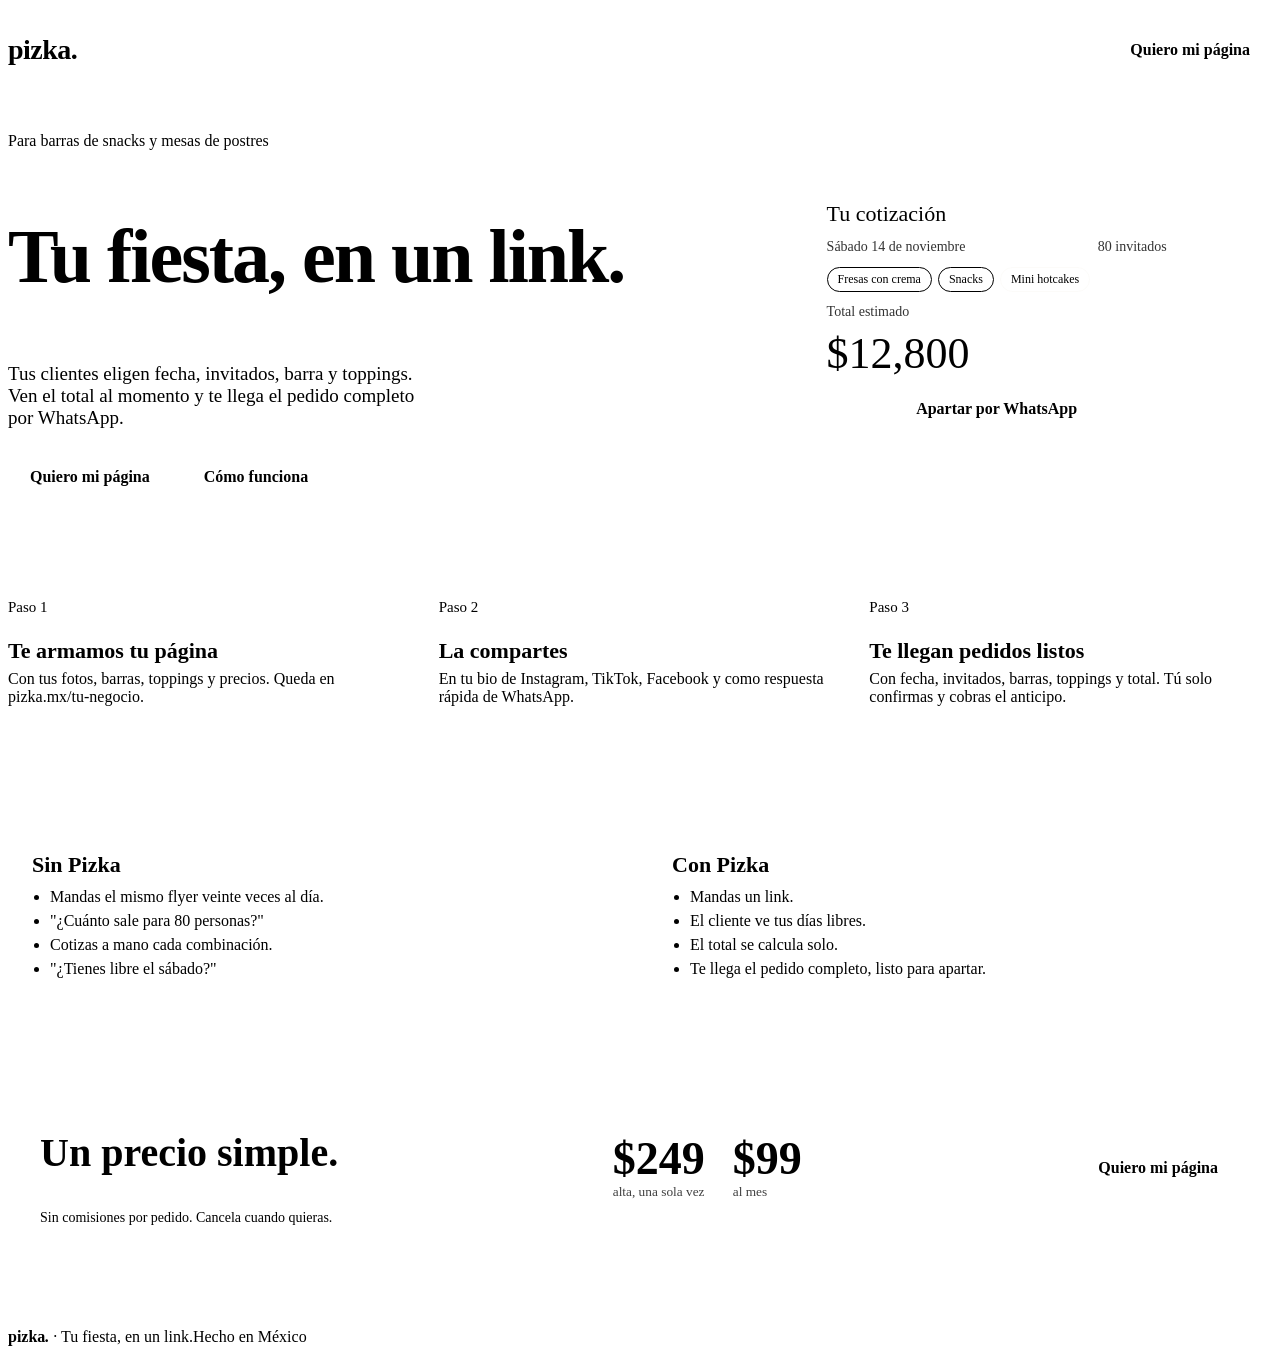
==== public/index.html @ b0eaead0 "Primera versión de Pizka: página de ventas y página de La Botanita - Página de ventas en / con preci" ====
<!doctype html>
<html lang="es">
<head>
<meta charset="utf-8">
<meta name="viewport" content="width=device-width, initial-scale=1, viewport-fit=cover">
<title>Pizka · Tu fiesta, en un link</title>
<meta name="description" content="La página de cotización para barras de snacks: tus clientes eligen fecha, invitados y toppings, y te llega el pedido por WhatsApp.">
<meta name="theme-color" content="#FAF6EF">
<link rel="preconnect" href="https://fonts.googleapis.com">
<link rel="preconnect" href="https://fonts.gstatic.com" crossorigin>
<link rel="stylesheet" href="https://fonts.googleapis.com/css2?family=Fraunces:opsz,wght@9..144,600&family=DM+Sans:opsz,wght@9..40,400;9..40,600&display=swap">
<link rel="stylesheet" href="/assets/pizka.css">
<style>
  .top{display:flex;align-items:center;justify-content:space-between;padding-block:20px}
  .logo{font-family:var(--display);font-weight:600;font-size:28px;letter-spacing:-.5px;color:var(--carbon);text-decoration:none}
  .logo i{font-style:normal;color:var(--menta)}
  .btn{display:inline-block;background:var(--menta);color:var(--menta-tinta);text-decoration:none;font-weight:600;padding:13px 22px;border-radius:var(--r-pill)}
  .btn.sec{background:transparent;color:var(--carbon);border:1.5px solid var(--linea)}
  .portada{display:grid;grid-template-columns:minmax(0,1.1fr) minmax(0,.9fr);gap:40px;align-items:center;padding-block:40px 56px}
  .portada h1{font-size:clamp(42px,7vw,76px);letter-spacing:-2px}
  .portada p{font-size:19px;color:var(--carbon-suave);max-width:44ch;margin:18px 0 26px}
  .acciones{display:flex;gap:10px;flex-wrap:wrap}
  .tel{background:var(--panel);color:var(--panel-texto);border-radius:28px;padding:22px;max-width:340px;justify-self:center;width:100%;display:flex;flex-direction:column;gap:12px}
  .tel .t1{font-family:var(--display);font-size:22px}
  .tel .fila2{display:flex;justify-content:space-between;font-size:14px;opacity:.8}
  .tel .gran{font-family:var(--display);font-size:44px;color:var(--durazno);line-height:1}
  .tel .pills{display:flex;flex-wrap:wrap;gap:6px}
  .tel .pills span{border:1px solid rgba(243,238,230,.25);border-radius:999px;padding:4px 10px;font-size:12px}
  .tel .pills span.on{background:var(--menta);color:var(--menta-tinta);border-color:var(--menta)}
  .tel .ws{background:var(--menta);color:var(--menta-tinta);text-align:center;padding:12px;border-radius:999px;font-weight:600}
  .franja{background:var(--superficie);border-block:1.5px solid var(--linea)}
  .tres{display:grid;grid-template-columns:repeat(auto-fit,minmax(240px,1fr));gap:28px;padding-block:44px}
  .tres h3{font-size:22px;margin-bottom:6px}
  .tres p{margin:0;color:var(--carbon-suave)}
  .tres .k{font-family:var(--display);font-size:15px;color:var(--menta-profunda);margin-bottom:10px;display:block}
  .antes{display:grid;grid-template-columns:repeat(auto-fit,minmax(260px,1fr));gap:16px;padding-block:56px}
  .antes div{border-radius:var(--r-md);padding:24px}
  .antes .a{background:var(--superficie);border:1.5px solid var(--linea)}
  .antes .d{background:var(--menta-clara)}
  .antes h3{font-size:22px;margin-bottom:10px}
  .antes ul{margin:0;padding-left:18px;color:var(--carbon-suave)}
  .antes li{margin:6px 0}
  .precio{background:var(--panel);color:var(--panel-texto);border-radius:var(--r-md);padding:32px;display:flex;flex-wrap:wrap;gap:24px;align-items:center;justify-content:space-between;margin-bottom:56px}
  .precio h2{font-size:clamp(28px,4vw,40px)}
  .precio .cifras{display:flex;gap:28px;flex-wrap:wrap}
  .precio .cifras b{display:block;font-family:var(--display);font-size:46px;color:var(--durazno);line-height:1}
  .precio .cifras small{opacity:.75}
  @media (max-width:900px){.portada{grid-template-columns:1fr}}
</style>
</head>
<body>
<div class="wrap">
  <nav class="top">
    <a class="logo" href="/">pizka<i>.</i></a>
    <!-- CAMBIA el número por el tuyo (52 + 10 dígitos) -->
    <a class="btn sec" href="https://wa.me/52XXXXXXXXXX?text=Hola%2C%20quiero%20mi%20p%C3%A1gina%20de%20Pizka" target="_blank" rel="noopener">Quiero mi página</a>
  </nav>

  <section class="portada">
    <div>
      <span class="etq">Para barras de snacks y mesas de postres</span>
      <h1>Tu fiesta, en un link.</h1>
      <p>Tus clientes eligen fecha, invitados, barra y toppings. Ven el total al momento y te llega el pedido completo por WhatsApp.</p>
      <div class="acciones">
        <a class="btn" href="https://wa.me/52XXXXXXXXXX?text=Hola%2C%20quiero%20mi%20p%C3%A1gina%20de%20Pizka" target="_blank" rel="noopener">Quiero mi página</a>
        <a class="btn sec" href="#como">Cómo funciona</a>
      </div>
    </div>
    <div class="tel" aria-hidden="true">
      <span class="t1">Tu cotización</span>
      <div class="fila2"><span>Sábado 14 de noviembre</span><span>80 invitados</span></div>
      <div class="pills"><span class="on">Fresas con crema</span><span class="on">Snacks</span><span>Mini hotcakes</span></div>
      <div class="fila2"><span>Total estimado</span></div>
      <span class="gran">$12,800</span>
      <span class="ws">Apartar por WhatsApp</span>
    </div>
  </section>
</div>

<div class="franja" id="como">
  <div class="wrap tres">
    <div><span class="k">Paso 1</span><h3>Te armamos tu página</h3><p>Con tus fotos, barras, toppings y precios. Queda en pizka.mx/tu-negocio.</p></div>
    <div><span class="k">Paso 2</span><h3>La compartes</h3><p>En tu bio de Instagram, TikTok, Facebook y como respuesta rápida de WhatsApp.</p></div>
    <div><span class="k">Paso 3</span><h3>Te llegan pedidos listos</h3><p>Con fecha, invitados, barras, toppings y total. Tú solo confirmas y cobras el anticipo.</p></div>
  </div>
</div>

<div class="wrap">
  <section class="antes">
    <div class="a"><h3>Sin Pizka</h3><ul><li>Mandas el mismo flyer veinte veces al día.</li><li>"¿Cuánto sale para 80 personas?"</li><li>Cotizas a mano cada combinación.</li><li>"¿Tienes libre el sábado?"</li></ul></div>
    <div class="d"><h3>Con Pizka</h3><ul><li>Mandas un link.</li><li>El cliente ve tus días libres.</li><li>El total se calcula solo.</li><li>Te llega el pedido completo, listo para apartar.</li></ul></div>
  </section>

  <section class="precio">
    <div><h2>Un precio simple.</h2><p class="chico" style="font-size:14px">Sin comisiones por pedido. Cancela cuando quieras.</p></div>
    <div class="cifras"><div><b>$249</b><small>alta, una sola vez</small></div><div><b>$99</b><small>al mes</small></div></div>
    <a class="btn" href="https://wa.me/52XXXXXXXXXX?text=Hola%2C%20quiero%20mi%20p%C3%A1gina%20de%20Pizka" target="_blank" rel="noopener">Quiero mi página</a>
  </section>

  <footer class="pie"><span><b>pizka<i>.</i></b> · Tu fiesta, en un link.</span><span>Hecho en México</span></footer>
</div>
</body>
</html>
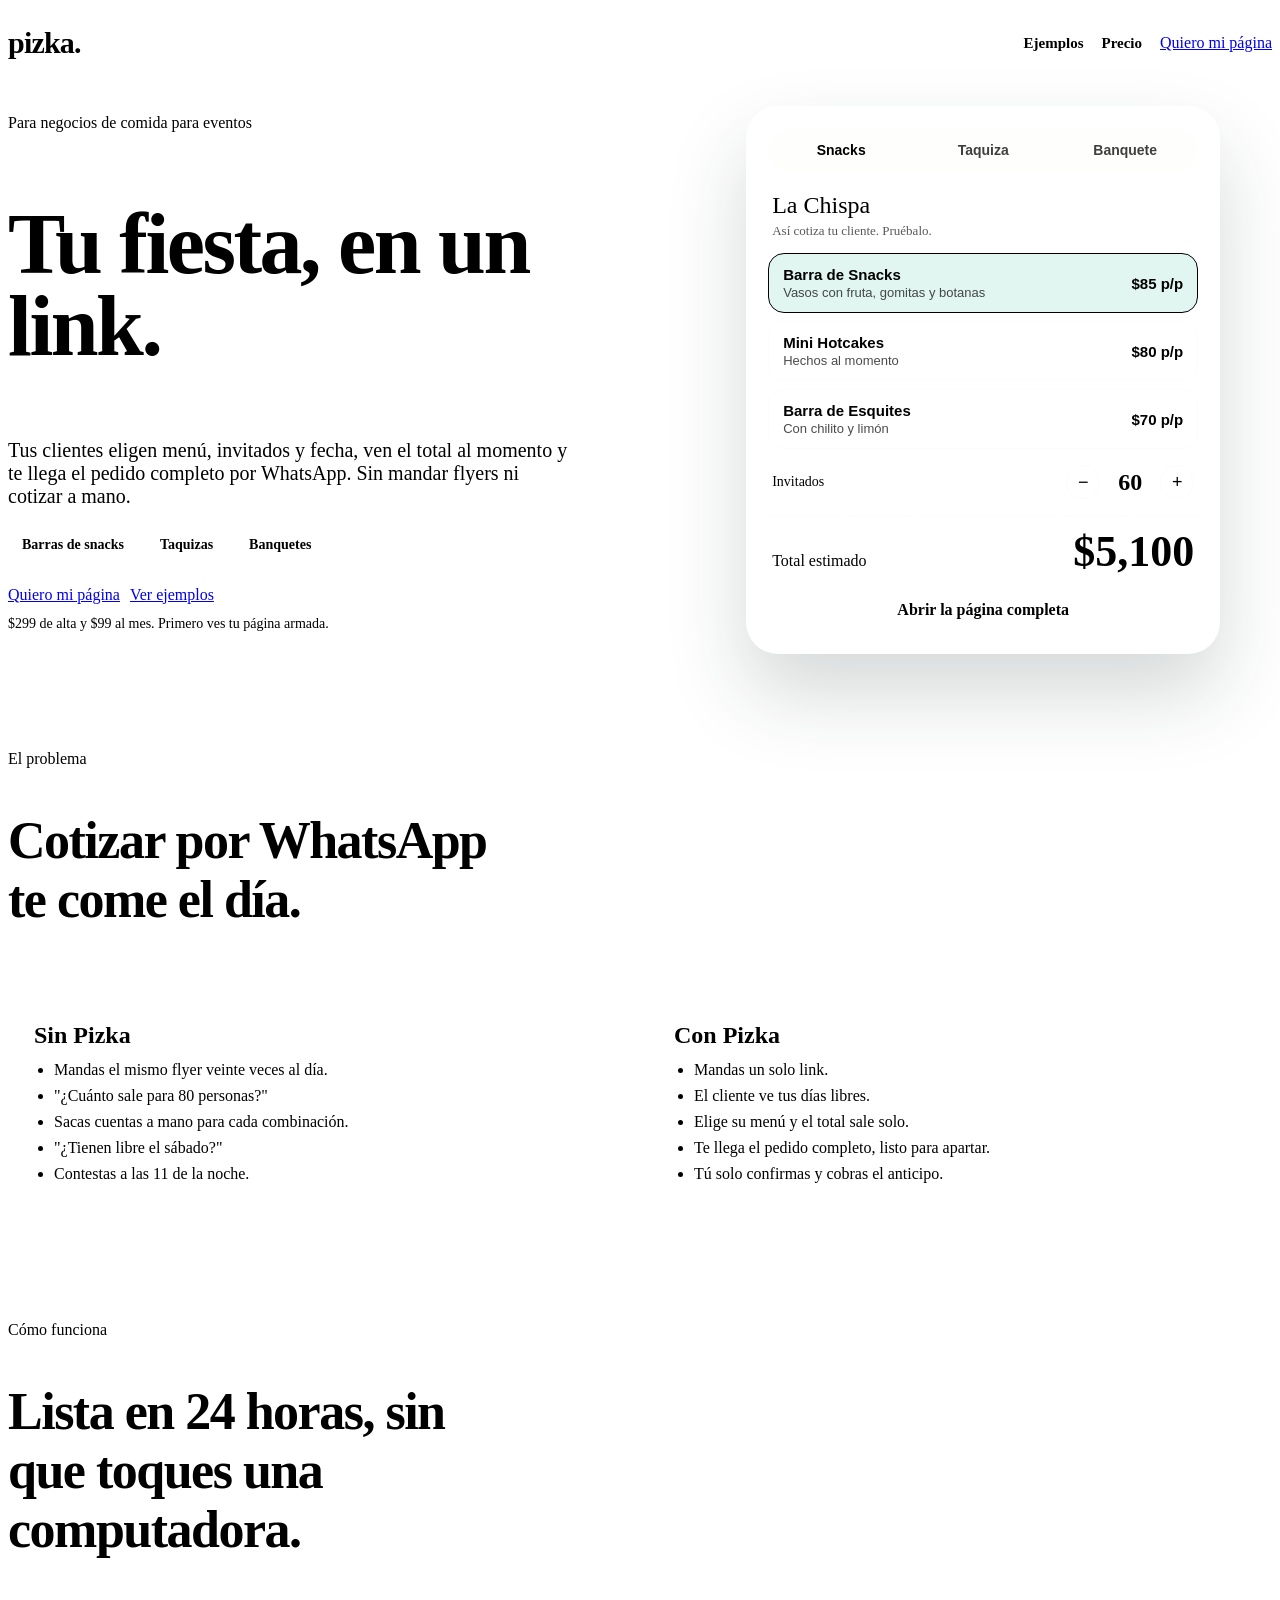
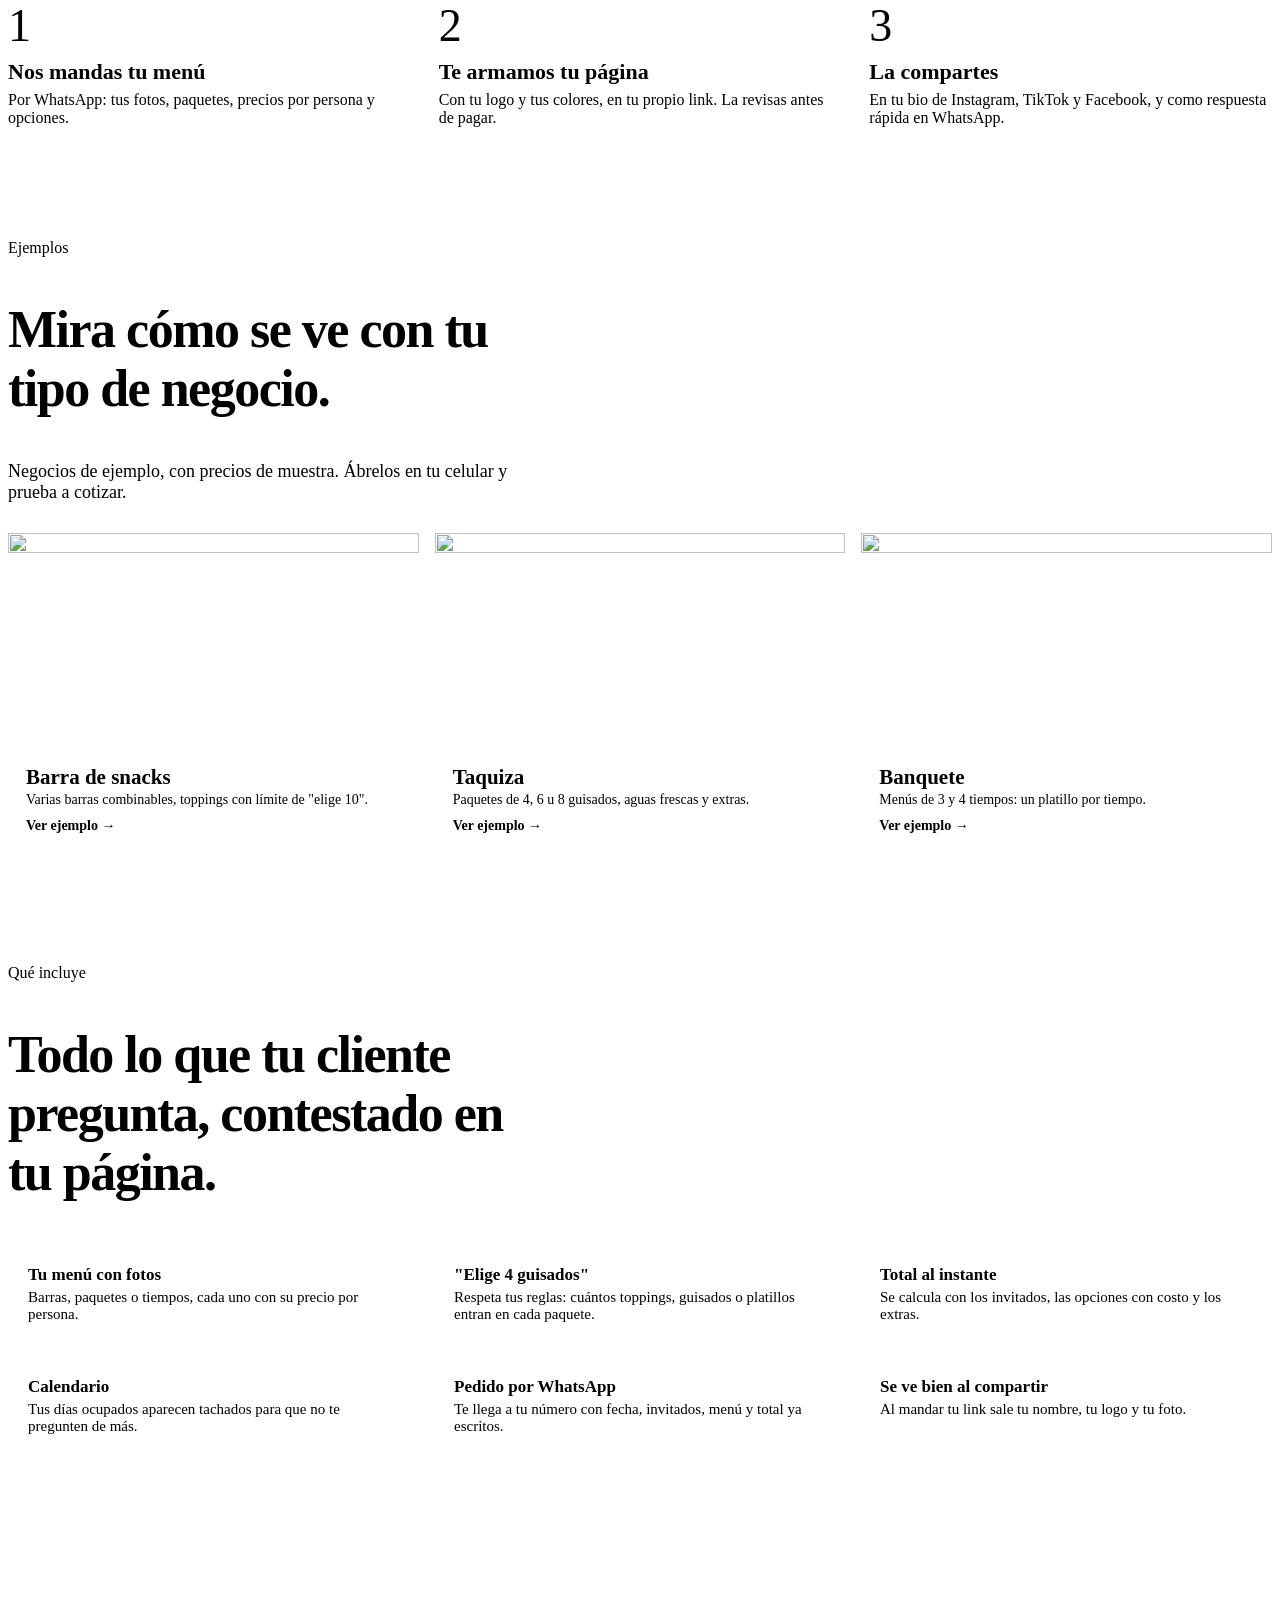
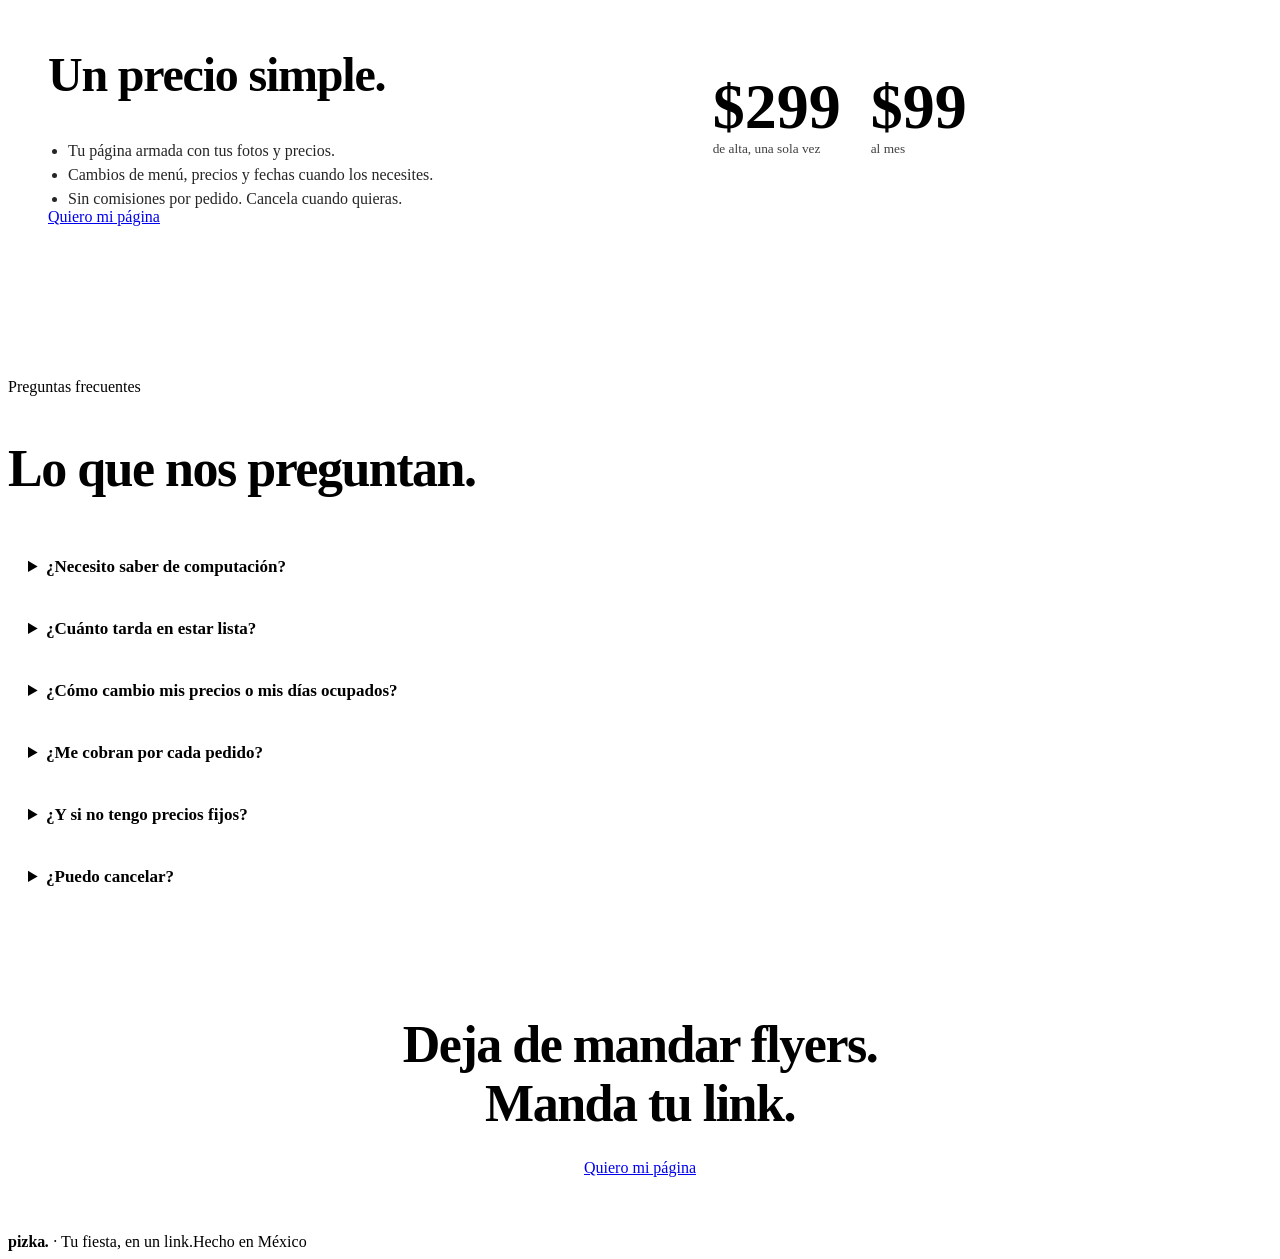
==== commit e1d30a6e: "Pizka 2: taquizas y banquetes, nueva página de ventas y Cloudflare - Motor con textos por giro (snac" ====
--- a/public/index.html
+++ b/public/index.html
@@ -4,100 +4,267 @@
 <meta charset="utf-8">
 <meta name="viewport" content="width=device-width, initial-scale=1, viewport-fit=cover">
 <title>Pizka · Tu fiesta, en un link</title>
-<meta name="description" content="La página de cotización para barras de snacks: tus clientes eligen fecha, invitados y toppings, y te llega el pedido por WhatsApp.">
+<meta name="description" content="Página de cotización para barras de snacks, taquizas y banquetes. Tus clientes eligen menú, invitados y fecha, y te llega el pedido completo por WhatsApp. $299 de alta y $99 al mes.">
 <meta name="theme-color" content="#FAF6EF">
+<meta property="og:type" content="website">
+<meta property="og:title" content="Pizka · Tu fiesta, en un link">
+<meta property="og:description" content="Para barras de snacks, taquizas y banquetes: tus clientes cotizan solos y te llega el pedido completo por WhatsApp.">
+<meta property="og:url" content="https://pizka.demomx.workers.dev/">
+<meta property="og:image" content="https://pizka.demomx.workers.dev/compartir.jpg">
+<meta property="og:image:width" content="1200">
+<meta property="og:image:height" content="630">
+<meta name="twitter:card" content="summary_large_image">
+<link rel="icon" href="/assets/icono.svg" type="image/svg+xml">
 <link rel="preconnect" href="https://fonts.googleapis.com">
 <link rel="preconnect" href="https://fonts.gstatic.com" crossorigin>
-<link rel="stylesheet" href="https://fonts.googleapis.com/css2?family=Fraunces:opsz,wght@9..144,600&family=DM+Sans:opsz,wght@9..40,400;9..40,600&display=swap">
+<link rel="stylesheet" href="https://fonts.googleapis.com/css2?family=Fraunces:opsz,wght@9..144,600&family=DM+Sans:opsz,wght@9..40,400;9..40,500;9..40,700&display=swap">
 <link rel="stylesheet" href="/assets/pizka.css">
 <style>
-  .top{display:flex;align-items:center;justify-content:space-between;padding-block:20px}
-  .logo{font-family:var(--display);font-weight:600;font-size:28px;letter-spacing:-.5px;color:var(--carbon);text-decoration:none}
+  .top{display:flex;align-items:center;justify-content:space-between;gap:12px;padding-block:18px}
+  .logo{font-family:var(--display);font-weight:600;font-size:30px;letter-spacing:-.8px;color:var(--carbon);text-decoration:none}
   .logo i{font-style:normal;color:var(--menta)}
-  .btn{display:inline-block;background:var(--menta);color:var(--menta-tinta);text-decoration:none;font-weight:600;padding:13px 22px;border-radius:var(--r-pill)}
-  .btn.sec{background:transparent;color:var(--carbon);border:1.5px solid var(--linea)}
-  .portada{display:grid;grid-template-columns:minmax(0,1.1fr) minmax(0,.9fr);gap:40px;align-items:center;padding-block:40px 56px}
-  .portada h1{font-size:clamp(42px,7vw,76px);letter-spacing:-2px}
-  .portada p{font-size:19px;color:var(--carbon-suave);max-width:44ch;margin:18px 0 26px}
-  .acciones{display:flex;gap:10px;flex-wrap:wrap}
-  .tel{background:var(--panel);color:var(--panel-texto);border-radius:28px;padding:22px;max-width:340px;justify-self:center;width:100%;display:flex;flex-direction:column;gap:12px}
-  .tel .t1{font-family:var(--display);font-size:22px}
-  .tel .fila2{display:flex;justify-content:space-between;font-size:14px;opacity:.8}
-  .tel .gran{font-family:var(--display);font-size:44px;color:var(--durazno);line-height:1}
-  .tel .pills{display:flex;flex-wrap:wrap;gap:6px}
-  .tel .pills span{border:1px solid rgba(243,238,230,.25);border-radius:999px;padding:4px 10px;font-size:12px}
-  .tel .pills span.on{background:var(--menta);color:var(--menta-tinta);border-color:var(--menta)}
-  .tel .ws{background:var(--menta);color:var(--menta-tinta);text-align:center;padding:12px;border-radius:999px;font-weight:600}
+  .top nav{display:flex;gap:18px;align-items:center}
+  .top nav a.lk{color:var(--carbon);text-decoration:none;font-weight:600;font-size:15px}
+  @media (max-width:640px){.top nav a.lk{display:none}}
+  section{padding-block:56px}
+  h2.t{font-size:clamp(34px,5vw,52px);letter-spacing:-1.5px;max-width:20ch}
+  .lead{font-size:18px;color:var(--carbon-suave);max-width:56ch;margin:14px 0 0}
+
+  /* portada */
+  .portada{display:grid;grid-template-columns:minmax(0,1.05fr) minmax(0,.95fr);gap:48px;align-items:center;padding-block:28px 40px}
+  .portada h1{font-size:clamp(46px,7.4vw,86px);letter-spacing:-2.5px;line-height:.95}
+  .portada h1 em{font-style:normal;color:var(--menta-profunda)}
+  .portada .lead{font-size:20px}
+  .giros{display:flex;gap:8px;flex-wrap:wrap;margin-top:22px}
+  .giros span{background:var(--superficie);border:1.5px solid var(--linea);border-radius:999px;padding:7px 14px;font-weight:600;font-size:14px}
+  .acc{display:flex;gap:10px;flex-wrap:wrap;margin-top:26px}
+  .nota{font-size:14px;color:var(--carbon-suave);margin-top:12px}
+
+  /* demo en vivo */
+  .demo{background:var(--panel);color:var(--panel-texto);border-radius:32px;padding:22px;box-shadow:0 40px 80px rgba(30,42,42,.18);max-width:430px;width:100%;justify-self:center}
+  .tabs{display:grid;grid-template-columns:repeat(3,1fr);gap:6px;background:rgba(243,238,230,.08);border-radius:999px;padding:5px}
+  .tabs button{border:0;background:transparent;color:inherit;border-radius:999px;padding:9px 6px;font-weight:700;font-size:14px;opacity:.75}
+  .tabs button[aria-selected="true"]{background:var(--menta);color:var(--menta-tinta);opacity:1}
+  .dn{font-family:var(--display);font-size:24px;margin:20px 4px 4px}
+  .dsub{font-size:13px;opacity:.65;margin:0 4px 14px}
+  .op{display:flex;flex-direction:column;gap:8px}
+  .op button{display:flex;justify-content:space-between;align-items:center;gap:10px;text-align:left;border:1.5px solid rgba(243,238,230,.18);background:transparent;color:inherit;border-radius:16px;padding:12px 14px;font-weight:600;font-size:15px}
+  .op button small{font-weight:400;opacity:.7;font-size:13px}
+  .op button[aria-pressed="true"]{border-color:var(--menta);background:rgba(43,181,154,.14)}
+  .inv{display:flex;align-items:center;justify-content:space-between;margin:16px 4px 0;font-size:14px}
+  .inv div{display:flex;align-items:center;gap:6px}
+  .inv button{width:34px;height:34px;border-radius:50%;border:1.5px solid rgba(243,238,230,.25);background:transparent;color:inherit;font-size:18px}
+  .inv b{font-family:var(--display);font-size:24px;min-width:48px;text-align:center}
+  .dtot{display:flex;justify-content:space-between;align-items:baseline;border-top:1px dashed rgba(243,238,230,.25);margin-top:16px;padding:14px 4px 0}
+  .dtot b{font-family:var(--display);font-size:44px;color:var(--durazno);line-height:1}
+  .dws{display:block;text-align:center;background:var(--menta);color:var(--menta-tinta);font-weight:700;border-radius:999px;padding:13px;margin-top:14px;text-decoration:none}
+
+  /* problema */
+  .vs{display:grid;grid-template-columns:repeat(2,minmax(0,1fr));gap:16px;margin-top:30px}
+  .vs > div{border-radius:var(--r-md);padding:26px}
+  .vs .a{background:var(--superficie);border:1.5px solid var(--linea)}
+  .vs .d{background:var(--menta-clara)}
+  .vs h3{font-size:24px;margin-bottom:12px}
+  .vs ul{margin:0;padding-left:20px;color:var(--carbon-suave);display:flex;flex-direction:column;gap:8px}
+  .vs .d ul{color:var(--carbon)}
+
+  /* pasos */
   .franja{background:var(--superficie);border-block:1.5px solid var(--linea)}
-  .tres{display:grid;grid-template-columns:repeat(auto-fit,minmax(240px,1fr));gap:28px;padding-block:44px}
-  .tres h3{font-size:22px;margin-bottom:6px}
-  .tres p{margin:0;color:var(--carbon-suave)}
-  .tres .k{font-family:var(--display);font-size:15px;color:var(--menta-profunda);margin-bottom:10px;display:block}
-  .antes{display:grid;grid-template-columns:repeat(auto-fit,minmax(260px,1fr));gap:16px;padding-block:56px}
-  .antes div{border-radius:var(--r-md);padding:24px}
-  .antes .a{background:var(--superficie);border:1.5px solid var(--linea)}
-  .antes .d{background:var(--menta-clara)}
-  .antes h3{font-size:22px;margin-bottom:10px}
-  .antes ul{margin:0;padding-left:18px;color:var(--carbon-suave)}
-  .antes li{margin:6px 0}
-  .precio{background:var(--panel);color:var(--panel-texto);border-radius:var(--r-md);padding:32px;display:flex;flex-wrap:wrap;gap:24px;align-items:center;justify-content:space-between;margin-bottom:56px}
-  .precio h2{font-size:clamp(28px,4vw,40px)}
-  .precio .cifras{display:flex;gap:28px;flex-wrap:wrap}
-  .precio .cifras b{display:block;font-family:var(--display);font-size:46px;color:var(--durazno);line-height:1}
-  .precio .cifras small{opacity:.75}
-  @media (max-width:900px){.portada{grid-template-columns:1fr}}
+  .pasos{display:grid;grid-template-columns:repeat(3,minmax(0,1fr));gap:28px;margin-top:30px}
+  .pasos .k{font-family:var(--display);font-size:46px;color:var(--menta);line-height:1}
+  .pasos h3{font-size:22px;margin:10px 0 6px}
+  .pasos p{margin:0;color:var(--carbon-suave)}
+
+  /* ejemplos */
+  .ejs{display:grid;grid-template-columns:repeat(3,minmax(0,1fr));gap:16px;margin-top:30px}
+  .ej{background:var(--superficie);border:1.5px solid var(--linea);border-radius:var(--r-md);overflow:hidden;text-decoration:none;color:inherit;display:flex;flex-direction:column;transition:transform .2s,border-color .2s}
+  .ej:hover{transform:translateY(-3px);border-color:var(--carbon)}
+  .ej img{width:100%;aspect-ratio:1200/630;object-fit:cover;background:var(--arena)}
+  .ej div{padding:16px 18px 18px}
+  .ej b{font-family:var(--display);font-size:21px;display:block}
+  .ej span{color:var(--carbon-suave);font-size:14px}
+  .ej u{display:inline-block;margin-top:10px;text-decoration:none;color:var(--menta-profunda);font-weight:700;font-size:14px}
+
+  /* funciones */
+  .fx{display:grid;grid-template-columns:repeat(3,minmax(0,1fr));gap:14px;margin-top:30px}
+  .fx div{background:var(--superficie);border:1.5px solid var(--linea);border-radius:var(--r-md);padding:20px}
+  .fx b{display:block;font-size:17px;margin-bottom:4px}
+  .fx p{margin:0;color:var(--carbon-suave);font-size:15px}
+
+  /* precio */
+  .precio{background:var(--panel);color:var(--panel-texto);border-radius:28px;padding:40px;display:grid;grid-template-columns:minmax(0,1.1fr) minmax(0,.9fr);gap:30px;align-items:center}
+  .precio h2{font-size:clamp(32px,4.4vw,48px);letter-spacing:-1.2px}
+  .precio ul{padding-left:20px;opacity:.85;display:flex;flex-direction:column;gap:6px;margin:16px 0 0}
+  .cifras{display:flex;gap:30px;flex-wrap:wrap}
+  .cifras b{display:block;font-family:var(--display);font-size:64px;color:var(--durazno);line-height:1}
+  .cifras small{opacity:.75}
+  .precio .btn{margin-top:22px}
+
+  /* preguntas */
+  .faq{display:flex;flex-direction:column;gap:10px;margin-top:26px;max-width:760px}
+  .faq details{background:var(--superficie);border:1.5px solid var(--linea);border-radius:var(--r-md);padding:16px 20px}
+  .faq summary{font-weight:700;cursor:pointer;font-size:17px}
+  .faq p{margin:10px 0 0;color:var(--carbon-suave)}
+  .cierre{text-align:center}
+  .cierre h2{margin:0 auto}
+  .cierre .acc{justify-content:center}
+
+  @media (max-width:900px){
+    .portada,.precio{grid-template-columns:1fr}
+    .pasos,.ejs,.fx{grid-template-columns:1fr}
+    .vs{grid-template-columns:1fr}
+    section{padding-block:40px}
+    .precio{padding:28px}
+  }
 </style>
 </head>
 <body>
 <div class="wrap">
-  <nav class="top">
+  <header class="top">
     <a class="logo" href="/">pizka<i>.</i></a>
-    <!-- CAMBIA el número por el tuyo (52 + 10 dígitos) -->
-    <a class="btn sec" href="https://wa.me/52XXXXXXXXXX?text=Hola%2C%20quiero%20mi%20p%C3%A1gina%20de%20Pizka" target="_blank" rel="noopener">Quiero mi página</a>
-  </nav>
+    <nav><a class="lk" href="#ejemplos">Ejemplos</a><a class="lk" href="#precio">Precio</a><a class="btn js-wa" href="#">Quiero mi página</a></nav>
+  </header>
 
   <section class="portada">
     <div>
-      <span class="etq">Para barras de snacks y mesas de postres</span>
-      <h1>Tu fiesta, en un link.</h1>
-      <p>Tus clientes eligen fecha, invitados, barra y toppings. Ven el total al momento y te llega el pedido completo por WhatsApp.</p>
-      <div class="acciones">
-        <a class="btn" href="https://wa.me/52XXXXXXXXXX?text=Hola%2C%20quiero%20mi%20p%C3%A1gina%20de%20Pizka" target="_blank" rel="noopener">Quiero mi página</a>
-        <a class="btn sec" href="#como">Cómo funciona</a>
+      <span class="etq">Para negocios de comida para eventos</span>
+      <h1>Tu fiesta, <em>en un link.</em></h1>
+      <p class="lead">Tus clientes eligen menú, invitados y fecha, ven el total al momento y te llega el pedido completo por WhatsApp. Sin mandar flyers ni cotizar a mano.</p>
+      <div class="giros"><span>Barras de snacks</span><span>Taquizas</span><span>Banquetes</span></div>
+      <div class="acc"><a class="btn js-wa" href="#">Quiero mi página</a><a class="btn sec" href="#ejemplos">Ver ejemplos</a></div>
+      <p class="nota">$299 de alta y $99 al mes. Primero ves tu página armada.</p>
+    </div>
+
+    <div class="demo" aria-label="Prueba cómo cotiza tu cliente">
+      <div class="tabs" role="tablist">
+        <button role="tab" data-g="snacks" aria-selected="true">Snacks</button>
+        <button role="tab" data-g="taquiza" aria-selected="false">Taquiza</button>
+        <button role="tab" data-g="banquete" aria-selected="false">Banquete</button>
       </div>
-    </div>
-    <div class="tel" aria-hidden="true">
-      <span class="t1">Tu cotización</span>
-      <div class="fila2"><span>Sábado 14 de noviembre</span><span>80 invitados</span></div>
-      <div class="pills"><span class="on">Fresas con crema</span><span class="on">Snacks</span><span>Mini hotcakes</span></div>
-      <div class="fila2"><span>Total estimado</span></div>
-      <span class="gran">$12,800</span>
-      <span class="ws">Apartar por WhatsApp</span>
+      <div class="dn" id="dn">La Chispa</div>
+      <div class="dsub">Así cotiza tu cliente. Pruébalo.</div>
+      <div class="op" id="dop"></div>
+      <div class="inv"><span>Invitados</span><div><button id="dm" aria-label="Menos invitados">−</button><b id="di">60</b><button id="dp" aria-label="Más invitados">+</button></div></div>
+      <div class="dtot"><span>Total estimado</span><b id="dt">$0</b></div>
+      <a class="dws" id="dlink" href="/ejemplo-snacks/">Abrir la página completa</a>
     </div>
   </section>
 </div>
 
-<div class="franja" id="como">
-  <div class="wrap tres">
-    <div><span class="k">Paso 1</span><h3>Te armamos tu página</h3><p>Con tus fotos, barras, toppings y precios. Queda en pizka.mx/tu-negocio.</p></div>
-    <div><span class="k">Paso 2</span><h3>La compartes</h3><p>En tu bio de Instagram, TikTok, Facebook y como respuesta rápida de WhatsApp.</p></div>
-    <div><span class="k">Paso 3</span><h3>Te llegan pedidos listos</h3><p>Con fecha, invitados, barras, toppings y total. Tú solo confirmas y cobras el anticipo.</p></div>
-  </div>
+<section class="wrap">
+  <span class="etq">El problema</span>
+  <h2 class="t">Cotizar por WhatsApp te come el día.</h2>
+  <div class="vs">
+    <div class="a"><h3>Sin Pizka</h3><ul><li>Mandas el mismo flyer veinte veces al día.</li><li>"¿Cuánto sale para 80 personas?"</li><li>Sacas cuentas a mano para cada combinación.</li><li>"¿Tienen libre el sábado?"</li><li>Contestas a las 11 de la noche.</li></ul></div>
+    <div class="d"><h3>Con Pizka</h3><ul><li>Mandas un solo link.</li><li>El cliente ve tus días libres.</li><li>Elige su menú y el total sale solo.</li><li>Te llega el pedido completo, listo para apartar.</li><li>Tú solo confirmas y cobras el anticipo.</li></ul></div>
+  </div>
+</section>
+
+<div class="franja">
+  <section class="wrap">
+    <span class="etq">Cómo funciona</span>
+    <h2 class="t">Lista en 24 horas, sin que toques una computadora.</h2>
+    <div class="pasos">
+      <div><span class="k">1</span><h3>Nos mandas tu menú</h3><p>Por WhatsApp: tus fotos, paquetes, precios por persona y opciones.</p></div>
+      <div><span class="k">2</span><h3>Te armamos tu página</h3><p>Con tu logo y tus colores, en tu propio link. La revisas antes de pagar.</p></div>
+      <div><span class="k">3</span><h3>La compartes</h3><p>En tu bio de Instagram, TikTok y Facebook, y como respuesta rápida en WhatsApp.</p></div>
+    </div>
+  </section>
 </div>
 
-<div class="wrap">
-  <section class="antes">
-    <div class="a"><h3>Sin Pizka</h3><ul><li>Mandas el mismo flyer veinte veces al día.</li><li>"¿Cuánto sale para 80 personas?"</li><li>Cotizas a mano cada combinación.</li><li>"¿Tienes libre el sábado?"</li></ul></div>
-    <div class="d"><h3>Con Pizka</h3><ul><li>Mandas un link.</li><li>El cliente ve tus días libres.</li><li>El total se calcula solo.</li><li>Te llega el pedido completo, listo para apartar.</li></ul></div>
-  </section>
-
-  <section class="precio">
-    <div><h2>Un precio simple.</h2><p class="chico" style="font-size:14px">Sin comisiones por pedido. Cancela cuando quieras.</p></div>
-    <div class="cifras"><div><b>$249</b><small>alta, una sola vez</small></div><div><b>$99</b><small>al mes</small></div></div>
-    <a class="btn" href="https://wa.me/52XXXXXXXXXX?text=Hola%2C%20quiero%20mi%20p%C3%A1gina%20de%20Pizka" target="_blank" rel="noopener">Quiero mi página</a>
-  </section>
-
-  <footer class="pie"><span><b>pizka<i>.</i></b> · Tu fiesta, en un link.</span><span>Hecho en México</span></footer>
-</div>
+<section class="wrap" id="ejemplos">
+  <span class="etq">Ejemplos</span>
+  <h2 class="t">Mira cómo se ve con tu tipo de negocio.</h2>
+  <p class="lead">Negocios de ejemplo, con precios de muestra. Ábrelos en tu celular y prueba a cotizar.</p>
+  <div class="ejs">
+    <a class="ej" href="/ejemplo-snacks/"><img src="/ejemplo-snacks/compartir.jpg" alt="" loading="lazy"><div><b>Barra de snacks</b><span>Varias barras combinables, toppings con límite de "elige 10".</span><br><u>Ver ejemplo →</u></div></a>
+    <a class="ej" href="/ejemplo-taquiza/"><img src="/ejemplo-taquiza/compartir.jpg" alt="" loading="lazy"><div><b>Taquiza</b><span>Paquetes de 4, 6 u 8 guisados, aguas frescas y extras.</span><br><u>Ver ejemplo →</u></div></a>
+    <a class="ej" href="/ejemplo-banquete/"><img src="/ejemplo-banquete/compartir.jpg" alt="" loading="lazy"><div><b>Banquete</b><span>Menús de 3 y 4 tiempos: un platillo por tiempo.</span><br><u>Ver ejemplo →</u></div></a>
+  </div>
+</section>
+
+<section class="wrap">
+  <span class="etq">Qué incluye</span>
+  <h2 class="t">Todo lo que tu cliente pregunta, contestado en tu página.</h2>
+  <div class="fx">
+    <div><b>Tu menú con fotos</b><p>Barras, paquetes o tiempos, cada uno con su precio por persona.</p></div>
+    <div><b>"Elige 4 guisados"</b><p>Respeta tus reglas: cuántos toppings, guisados o platillos entran en cada paquete.</p></div>
+    <div><b>Total al instante</b><p>Se calcula con los invitados, las opciones con costo y los extras.</p></div>
+    <div><b>Calendario</b><p>Tus días ocupados aparecen tachados para que no te pregunten de más.</p></div>
+    <div><b>Pedido por WhatsApp</b><p>Te llega a tu número con fecha, invitados, menú y total ya escritos.</p></div>
+    <div><b>Se ve bien al compartir</b><p>Al mandar tu link sale tu nombre, tu logo y tu foto.</p></div>
+  </div>
+</section>
+
+<section class="wrap" id="precio">
+  <div class="precio">
+    <div>
+      <h2>Un precio simple.</h2>
+      <ul><li>Tu página armada con tus fotos y precios.</li><li>Cambios de menú, precios y fechas cuando los necesites.</li><li>Sin comisiones por pedido. Cancela cuando quieras.</li></ul>
+      <a class="btn js-wa" href="#">Quiero mi página</a>
+    </div>
+    <div class="cifras"><div><b>$299</b><small>de alta, una sola vez</small></div><div><b>$99</b><small>al mes</small></div></div>
+  </div>
+</section>
+
+<section class="wrap">
+  <span class="etq">Preguntas frecuentes</span>
+  <h2 class="t">Lo que nos preguntan.</h2>
+  <div class="faq">
+    <details><summary>¿Necesito saber de computación?</summary><p>No. Nos mandas todo por WhatsApp y nosotros armamos y actualizamos tu página.</p></details>
+    <details><summary>¿Cuánto tarda en estar lista?</summary><p>Normalmente 24 horas después de que nos mandas tus fotos y tu menú.</p></details>
+    <details><summary>¿Cómo cambio mis precios o mis días ocupados?</summary><p>Nos escribes y lo cambiamos. Está incluido en tu mensualidad.</p></details>
+    <details><summary>¿Me cobran por cada pedido?</summary><p>No. Pagas $99 al mes sin importar cuántos pedidos te lleguen.</p></details>
+    <details><summary>¿Y si no tengo precios fijos?</summary><p>Tu página puede funcionar como "Pedir cotización": el cliente arma su evento y tú le das el precio por WhatsApp.</p></details>
+    <details><summary>¿Puedo cancelar?</summary><p>Sí, cuando quieras. Sin plazos forzosos.</p></details>
+  </div>
+</section>
+
+<section class="wrap cierre">
+  <h2 class="t">Deja de mandar flyers. Manda tu link.</h2>
+  <div class="acc"><a class="btn js-wa" href="#">Quiero mi página</a></div>
+</section>
+
+<footer class="wrap pie"><span><b>pizka<i>.</i></b> · Tu fiesta, en un link.</span><span>Hecho en México</span></footer>
+
+<script>
+// Número de WhatsApp de Pizka (52 + 10 dígitos)
+var PIZKA_WA = "529511836468";
+var txt = encodeURIComponent("Hola, tengo un negocio de comida para eventos y quiero mi página en Pizka.");
+document.querySelectorAll(".js-wa").forEach(function (a) { a.href = "https://wa.me/" + PIZKA_WA + "?text=" + txt; a.target = "_blank"; a.rel = "noopener"; });
+
+// Demo de la portada
+var DEMOS = {
+  snacks:  { n: "La Chispa", link: "/ejemplo-snacks/", multi: true, inv: 60, ops: [["Barra de Snacks", "Vasos con fruta, gomitas y botanas", 85], ["Mini Hotcakes", "Hechos al momento", 80], ["Barra de Esquites", "Con chilito y limón", 70]] },
+  taquiza: { n: "Taquizas El Fogón", link: "/ejemplo-taquiza/", multi: false, inv: 80, ops: [["Taquiza Clásica", "4 guisados y 1 agua", 150], ["Taquiza Especial", "6 guisados y 2 aguas", 185], ["Taquiza Fiesta", "8 guisados, consomé y postre", 230]] },
+  banquete:{ n: "Banquetes Jacarandas", link: "/ejemplo-banquete/", multi: false, inv: 100, ops: [["Menú 3 tiempos", "Entrada, fuerte y postre", 320], ["Menú 4 tiempos", "Crema, entrada, fuerte y postre", 410]] }
+};
+var g = "snacks", sel = [0], inv = 60;
+function $(id) { return document.getElementById(id); }
+function pesos(n) { return "$" + Math.round(n).toLocaleString("es-MX"); }
+function pinta() {
+  var d = DEMOS[g];
+  $("dn").textContent = d.n; $("dlink").href = d.link; $("di").textContent = inv;
+  $("dop").innerHTML = d.ops.map(function (o, i) {
+    return '<button data-i="' + i + '" aria-pressed="' + (sel.indexOf(i) > -1) + '"><span>' + o[0] + '<br><small>' + o[1] + '</small></span><span>' + pesos(o[2]) + ' p/p</span></button>';
+  }).join("");
+  var t = sel.reduce(function (s, i) { return s + d.ops[i][2] * inv; }, 0);
+  $("dt").textContent = pesos(t);
+}
+document.querySelectorAll(".tabs button").forEach(function (b) {
+  b.addEventListener("click", function () {
+    document.querySelectorAll(".tabs button").forEach(function (x) { x.setAttribute("aria-selected", x === b); });
+    g = b.dataset.g; sel = [0]; inv = DEMOS[g].inv; pinta();
+  });
+});
+$("dop").addEventListener("click", function (e) {
+  var b = e.target.closest("button"); if (!b) return; var i = +b.dataset.i, d = DEMOS[g];
+  if (d.multi) { var k = sel.indexOf(i); if (k > -1) { if (sel.length > 1) sel.splice(k, 1); } else sel.push(i); } else sel = [i];
+  pinta();
+});
+$("dm").addEventListener("click", function () { inv = Math.max(40, inv - 10); pinta(); });
+$("dp").addEventListener("click", function () { inv = Math.min(500, inv + 10); pinta(); });
+pinta();
+</script>
 </body>
 </html>
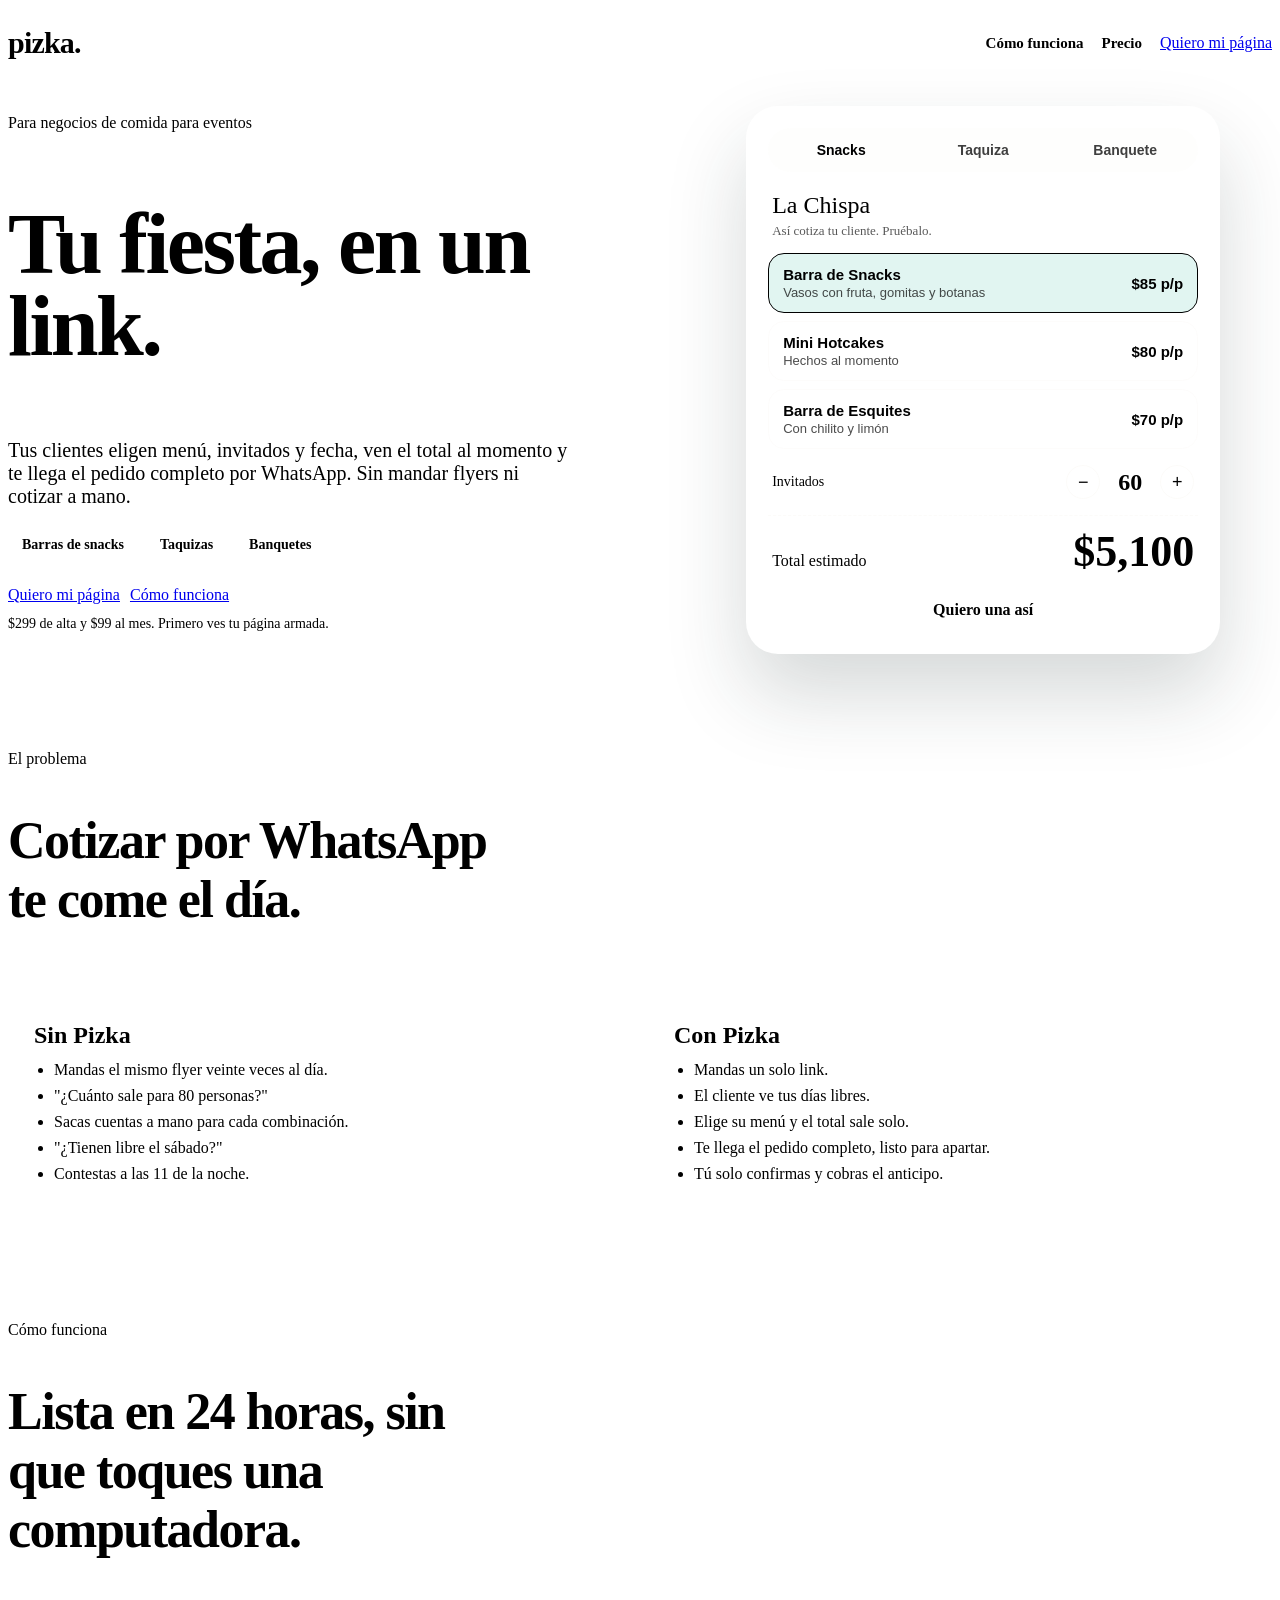
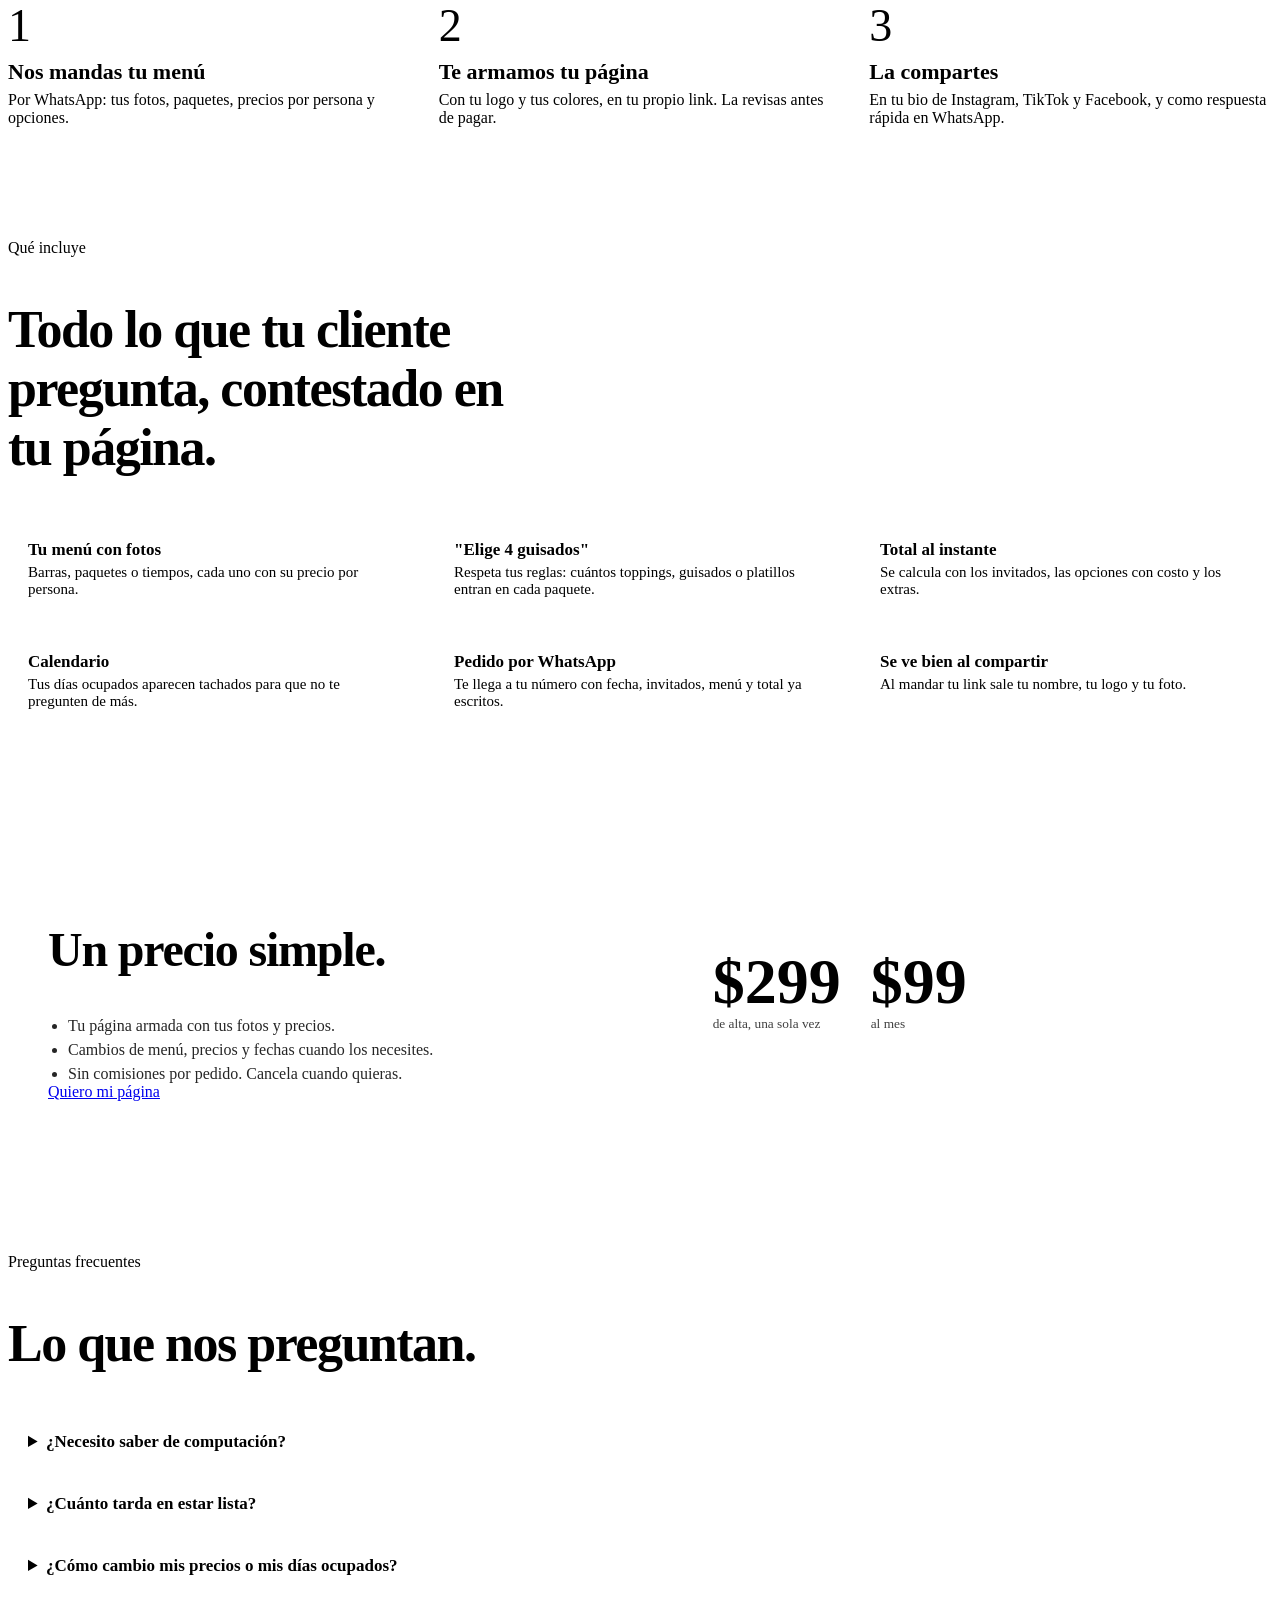
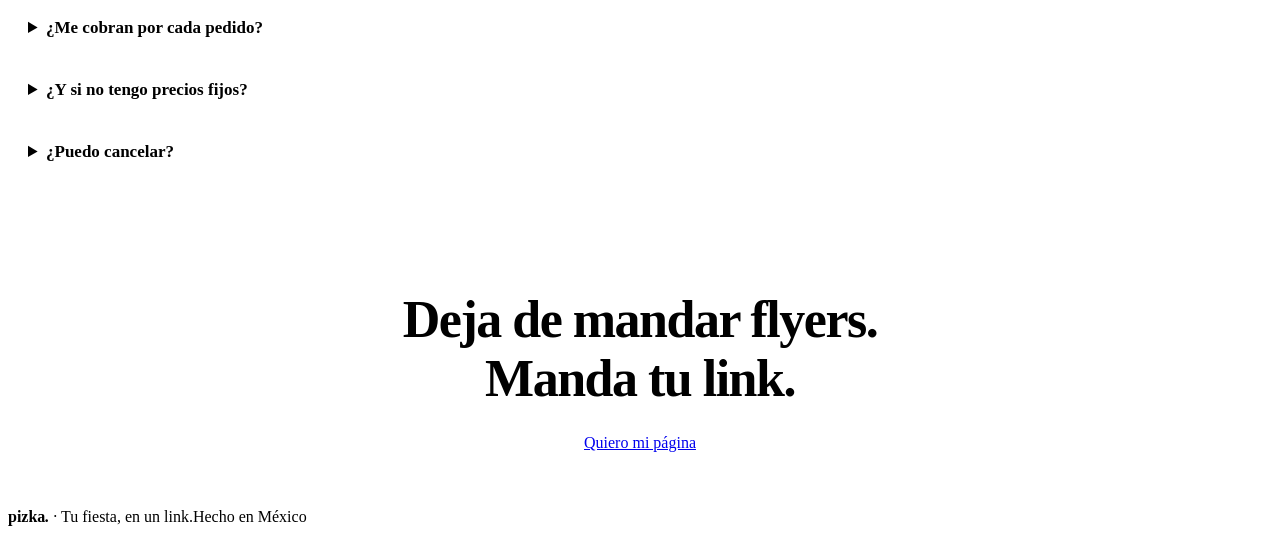
==== commit 5fa27a07: "Dar de baja todos los negocios y ejemplos - Se quitan la-botanita, snacks-quiero-mas, deli-snacks, d" ====
--- a/public/index.html
+++ b/public/index.html
@@ -122,7 +122,7 @@
 <div class="wrap">
   <header class="top">
     <a class="logo" href="/">pizka<i>.</i></a>
-    <nav><a class="lk" href="#ejemplos">Ejemplos</a><a class="lk" href="#precio">Precio</a><a class="btn js-wa" href="#">Quiero mi página</a></nav>
+    <nav><a class="lk" href="#como">Cómo funciona</a><a class="lk" href="#precio">Precio</a><a class="btn js-wa" href="#">Quiero mi página</a></nav>
   </header>
 
   <section class="portada">
@@ -131,7 +131,7 @@
       <h1>Tu fiesta, <em>en un link.</em></h1>
       <p class="lead">Tus clientes eligen menú, invitados y fecha, ven el total al momento y te llega el pedido completo por WhatsApp. Sin mandar flyers ni cotizar a mano.</p>
       <div class="giros"><span>Barras de snacks</span><span>Taquizas</span><span>Banquetes</span></div>
-      <div class="acc"><a class="btn js-wa" href="#">Quiero mi página</a><a class="btn sec" href="#ejemplos">Ver ejemplos</a></div>
+      <div class="acc"><a class="btn js-wa" href="#">Quiero mi página</a><a class="btn sec" href="#como">Cómo funciona</a></div>
       <p class="nota">$299 de alta y $99 al mes. Primero ves tu página armada.</p>
     </div>
 
@@ -146,7 +146,7 @@
       <div class="op" id="dop"></div>
       <div class="inv"><span>Invitados</span><div><button id="dm" aria-label="Menos invitados">−</button><b id="di">60</b><button id="dp" aria-label="Más invitados">+</button></div></div>
       <div class="dtot"><span>Total estimado</span><b id="dt">$0</b></div>
-      <a class="dws" id="dlink" href="/ejemplo-snacks/">Abrir la página completa</a>
+      <a class="dws js-wa" href="#">Quiero una así</a>
     </div>
   </section>
 </div>
@@ -160,7 +160,7 @@
   </div>
 </section>
 
-<div class="franja">
+<div class="franja" id="como">
   <section class="wrap">
     <span class="etq">Cómo funciona</span>
     <h2 class="t">Lista en 24 horas, sin que toques una computadora.</h2>
@@ -171,17 +171,6 @@
     </div>
   </section>
 </div>
-
-<section class="wrap" id="ejemplos">
-  <span class="etq">Ejemplos</span>
-  <h2 class="t">Mira cómo se ve con tu tipo de negocio.</h2>
-  <p class="lead">Negocios de ejemplo, con precios de muestra. Ábrelos en tu celular y prueba a cotizar.</p>
-  <div class="ejs">
-    <a class="ej" href="/ejemplo-snacks/"><img src="/ejemplo-snacks/compartir.jpg" alt="" loading="lazy"><div><b>Barra de snacks</b><span>Varias barras combinables, toppings con límite de "elige 10".</span><br><u>Ver ejemplo →</u></div></a>
-    <a class="ej" href="/ejemplo-taquiza/"><img src="/ejemplo-taquiza/compartir.jpg" alt="" loading="lazy"><div><b>Taquiza</b><span>Paquetes de 4, 6 u 8 guisados, aguas frescas y extras.</span><br><u>Ver ejemplo →</u></div></a>
-    <a class="ej" href="/ejemplo-banquete/"><img src="/ejemplo-banquete/compartir.jpg" alt="" loading="lazy"><div><b>Banquete</b><span>Menús de 3 y 4 tiempos: un platillo por tiempo.</span><br><u>Ver ejemplo →</u></div></a>
-  </div>
-</section>
 
 <section class="wrap">
   <span class="etq">Qué incluye</span>
@@ -235,16 +224,16 @@
 
 // Demo de la portada
 var DEMOS = {
-  snacks:  { n: "La Chispa", link: "/ejemplo-snacks/", multi: true, inv: 60, ops: [["Barra de Snacks", "Vasos con fruta, gomitas y botanas", 85], ["Mini Hotcakes", "Hechos al momento", 80], ["Barra de Esquites", "Con chilito y limón", 70]] },
-  taquiza: { n: "Taquizas El Fogón", link: "/ejemplo-taquiza/", multi: false, inv: 80, ops: [["Taquiza Clásica", "4 guisados y 1 agua", 150], ["Taquiza Especial", "6 guisados y 2 aguas", 185], ["Taquiza Fiesta", "8 guisados, consomé y postre", 230]] },
-  banquete:{ n: "Banquetes Jacarandas", link: "/ejemplo-banquete/", multi: false, inv: 100, ops: [["Menú 3 tiempos", "Entrada, fuerte y postre", 320], ["Menú 4 tiempos", "Crema, entrada, fuerte y postre", 410]] }
+  snacks:  { n: "La Chispa", multi: true, inv: 60, ops: [["Barra de Snacks", "Vasos con fruta, gomitas y botanas", 85], ["Mini Hotcakes", "Hechos al momento", 80], ["Barra de Esquites", "Con chilito y limón", 70]] },
+  taquiza: { n: "Taquizas El Fogón", multi: false, inv: 80, ops: [["Taquiza Clásica", "4 guisados y 1 agua", 150], ["Taquiza Especial", "6 guisados y 2 aguas", 185], ["Taquiza Fiesta", "8 guisados, consomé y postre", 230]] },
+  banquete:{ n: "Banquetes Jacarandas", multi: false, inv: 100, ops: [["Menú 3 tiempos", "Entrada, fuerte y postre", 320], ["Menú 4 tiempos", "Crema, entrada, fuerte y postre", 410]] }
 };
 var g = "snacks", sel = [0], inv = 60;
 function $(id) { return document.getElementById(id); }
 function pesos(n) { return "$" + Math.round(n).toLocaleString("es-MX"); }
 function pinta() {
   var d = DEMOS[g];
-  $("dn").textContent = d.n; $("dlink").href = d.link; $("di").textContent = inv;
+  $("dn").textContent = d.n; $("di").textContent = inv;
   $("dop").innerHTML = d.ops.map(function (o, i) {
     return '<button data-i="' + i + '" aria-pressed="' + (sel.indexOf(i) > -1) + '"><span>' + o[0] + '<br><small>' + o[1] + '</small></span><span>' + pesos(o[2]) + ' p/p</span></button>';
   }).join("");
